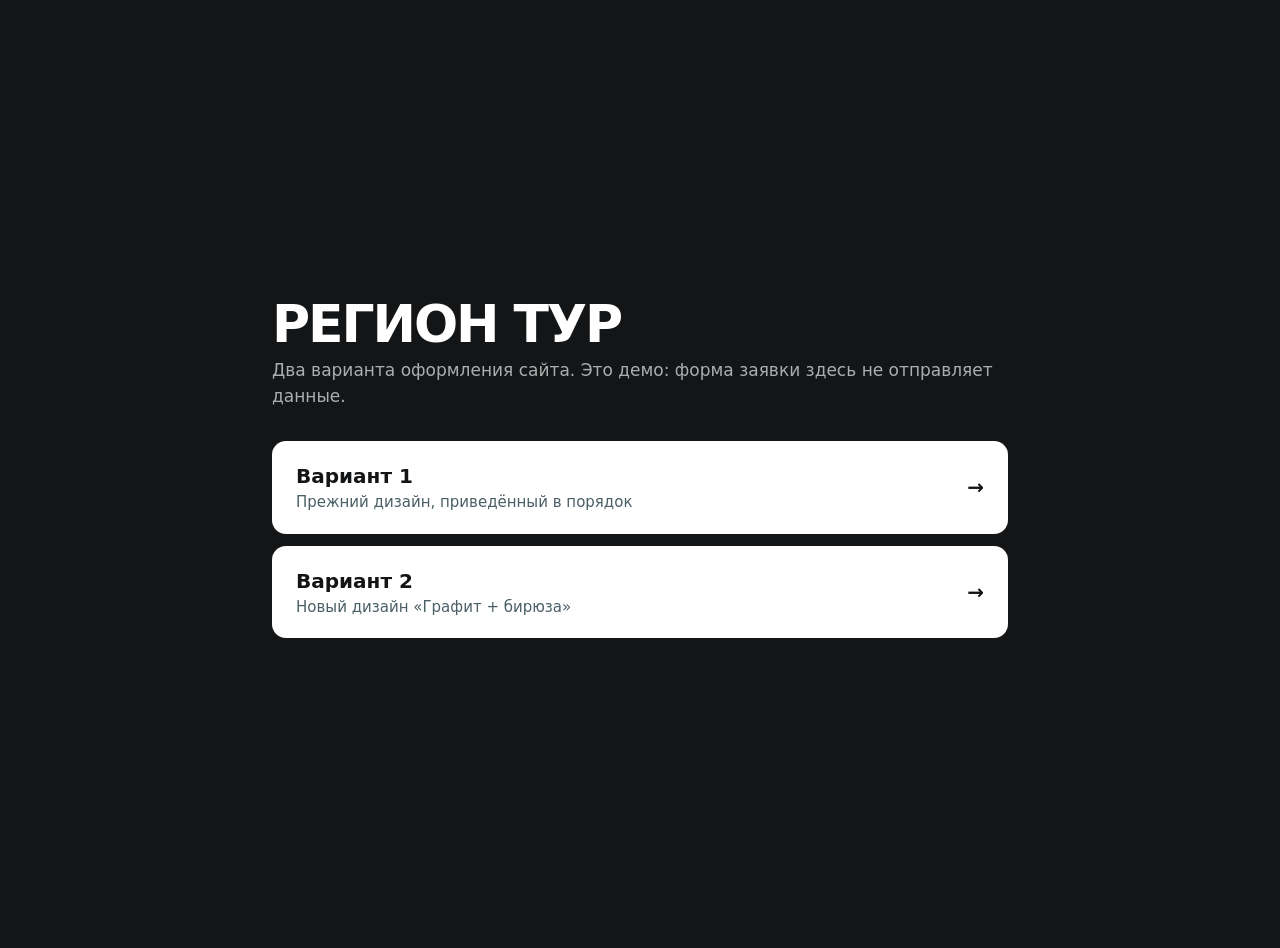
==== index.html @ c4677aba "Демо двух вариантов сайта РЕГИОН ТУР" ====
<!doctype html>
<html lang="ru"><head><meta charset="utf-8"><meta name="viewport" content="width=device-width,initial-scale=1">
<meta name="robots" content="noindex"><title>РЕГИОН ТУР — два варианта сайта</title>
<style>
body{margin:0;min-height:100svh;display:grid;place-items:center;background:#131517;color:#fff;font:500 1.0625rem/1.5 system-ui,-apple-system,"Segoe UI",sans-serif;padding:24px}
main{max-width:46rem;width:100%}
h1{font-size:clamp(2rem,6vw,3.25rem);line-height:1;letter-spacing:-.04em;margin:0 0 .5rem}
p{color:rgba(255,255,255,.65);margin:0 0 2rem}
a{display:flex;justify-content:space-between;align-items:center;gap:1rem;padding:1.25rem 1.5rem;margin-bottom:.75rem;border-radius:14px;background:#fff;color:#121416;text-decoration:none;font-weight:700;font-size:1.25rem}
a small{display:block;font-weight:500;font-size:.9375rem;color:#4A5F66}
a:hover{background:#E6F8FA}
</style></head><body><main>
<h1>РЕГИОН ТУР</h1><p>Два варианта оформления сайта. Это демо: форма заявки здесь не отправляет данные.</p>
<a href="old/"><span>Вариант 1<small>Прежний дизайн, приведённый в порядок</small></span><span>→</span></a>
<a href="new/"><span>Вариант 2<small>Новый дизайн «Графит + бирюза»</small></span><span>→</span></a>
</main></body></html>
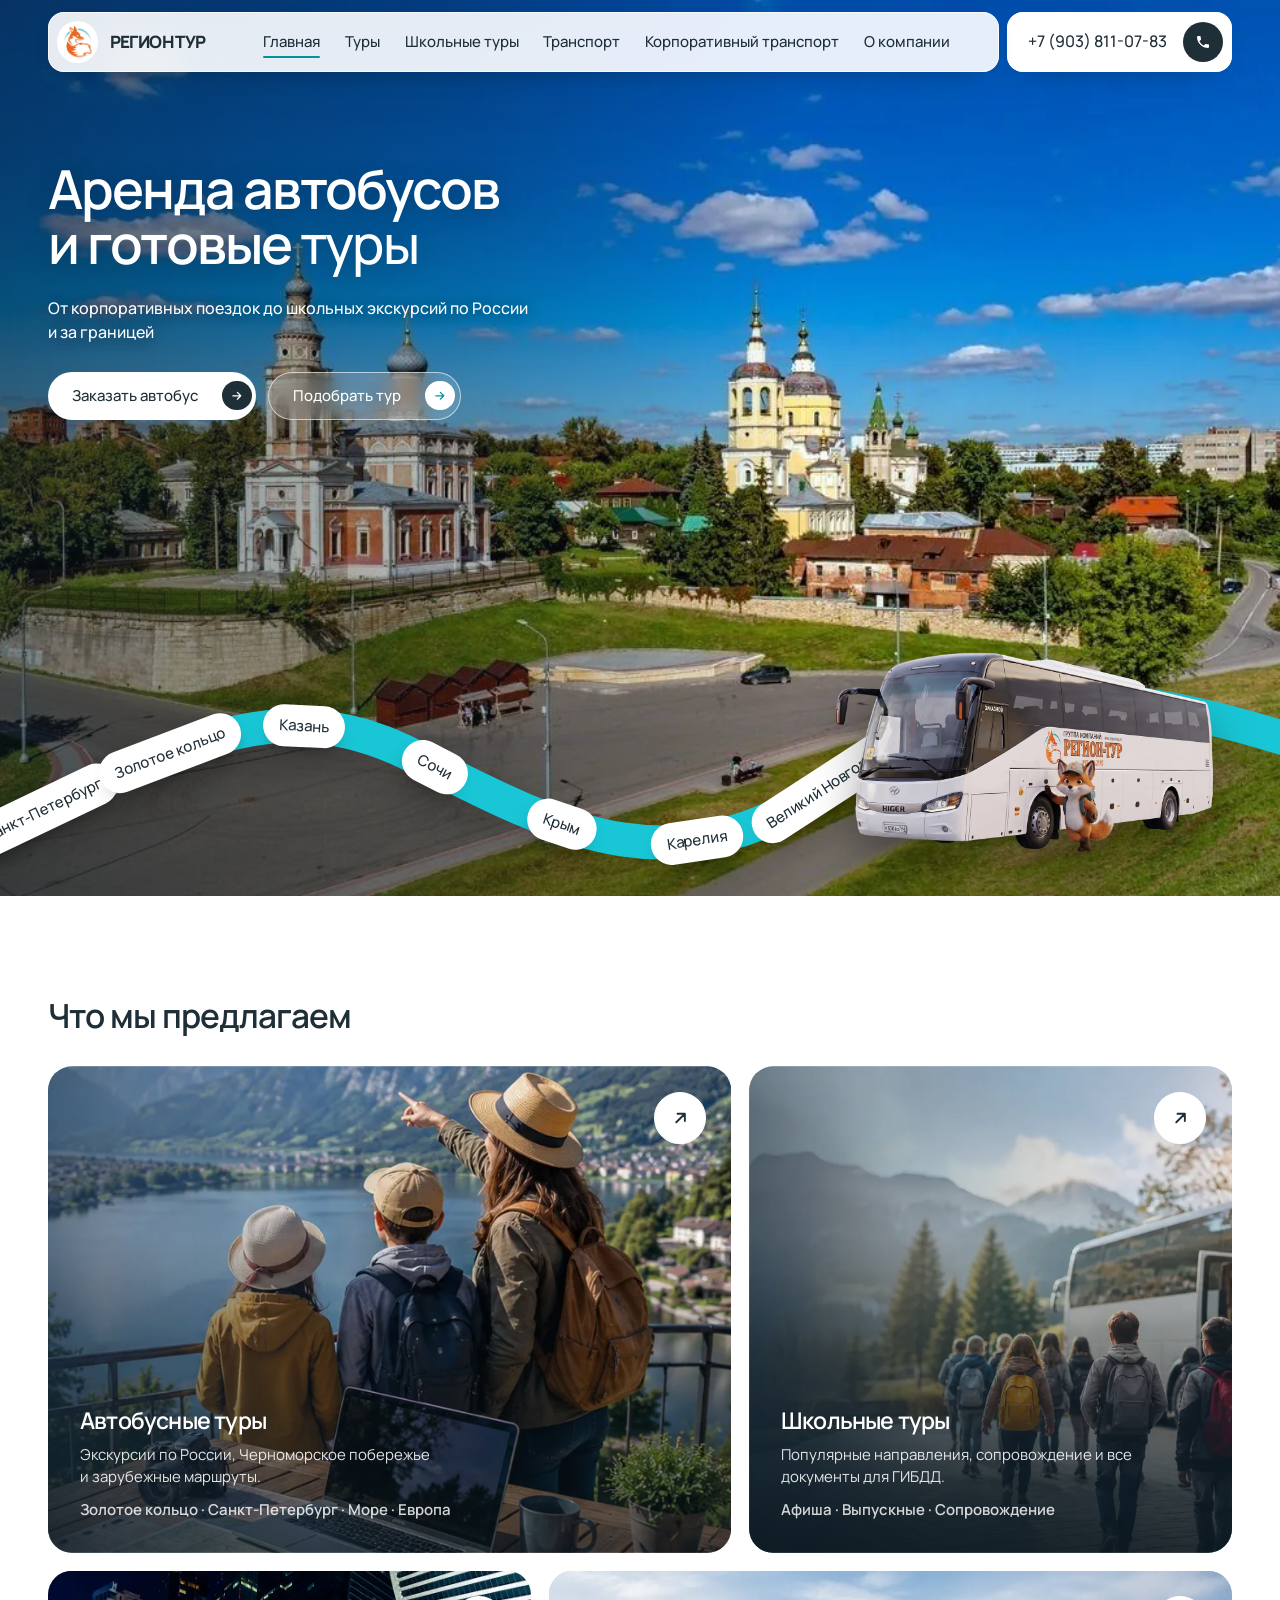
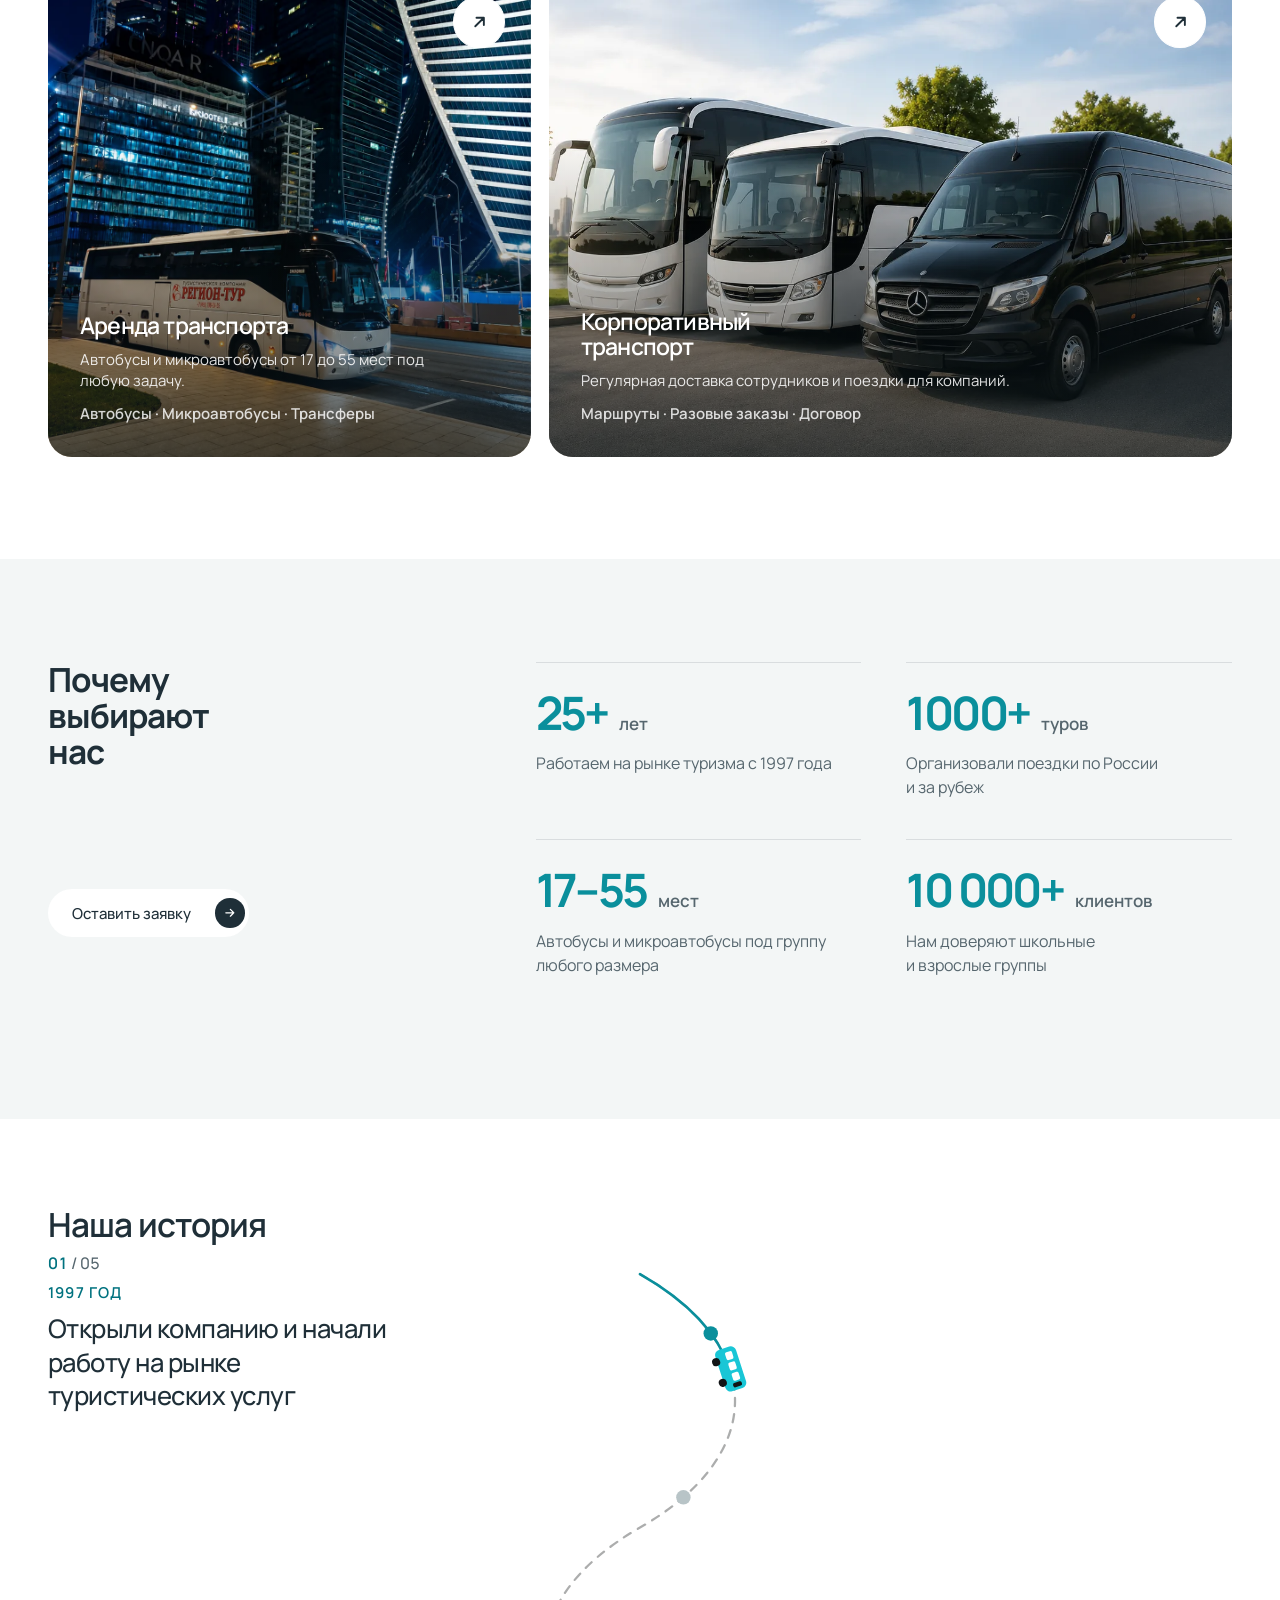
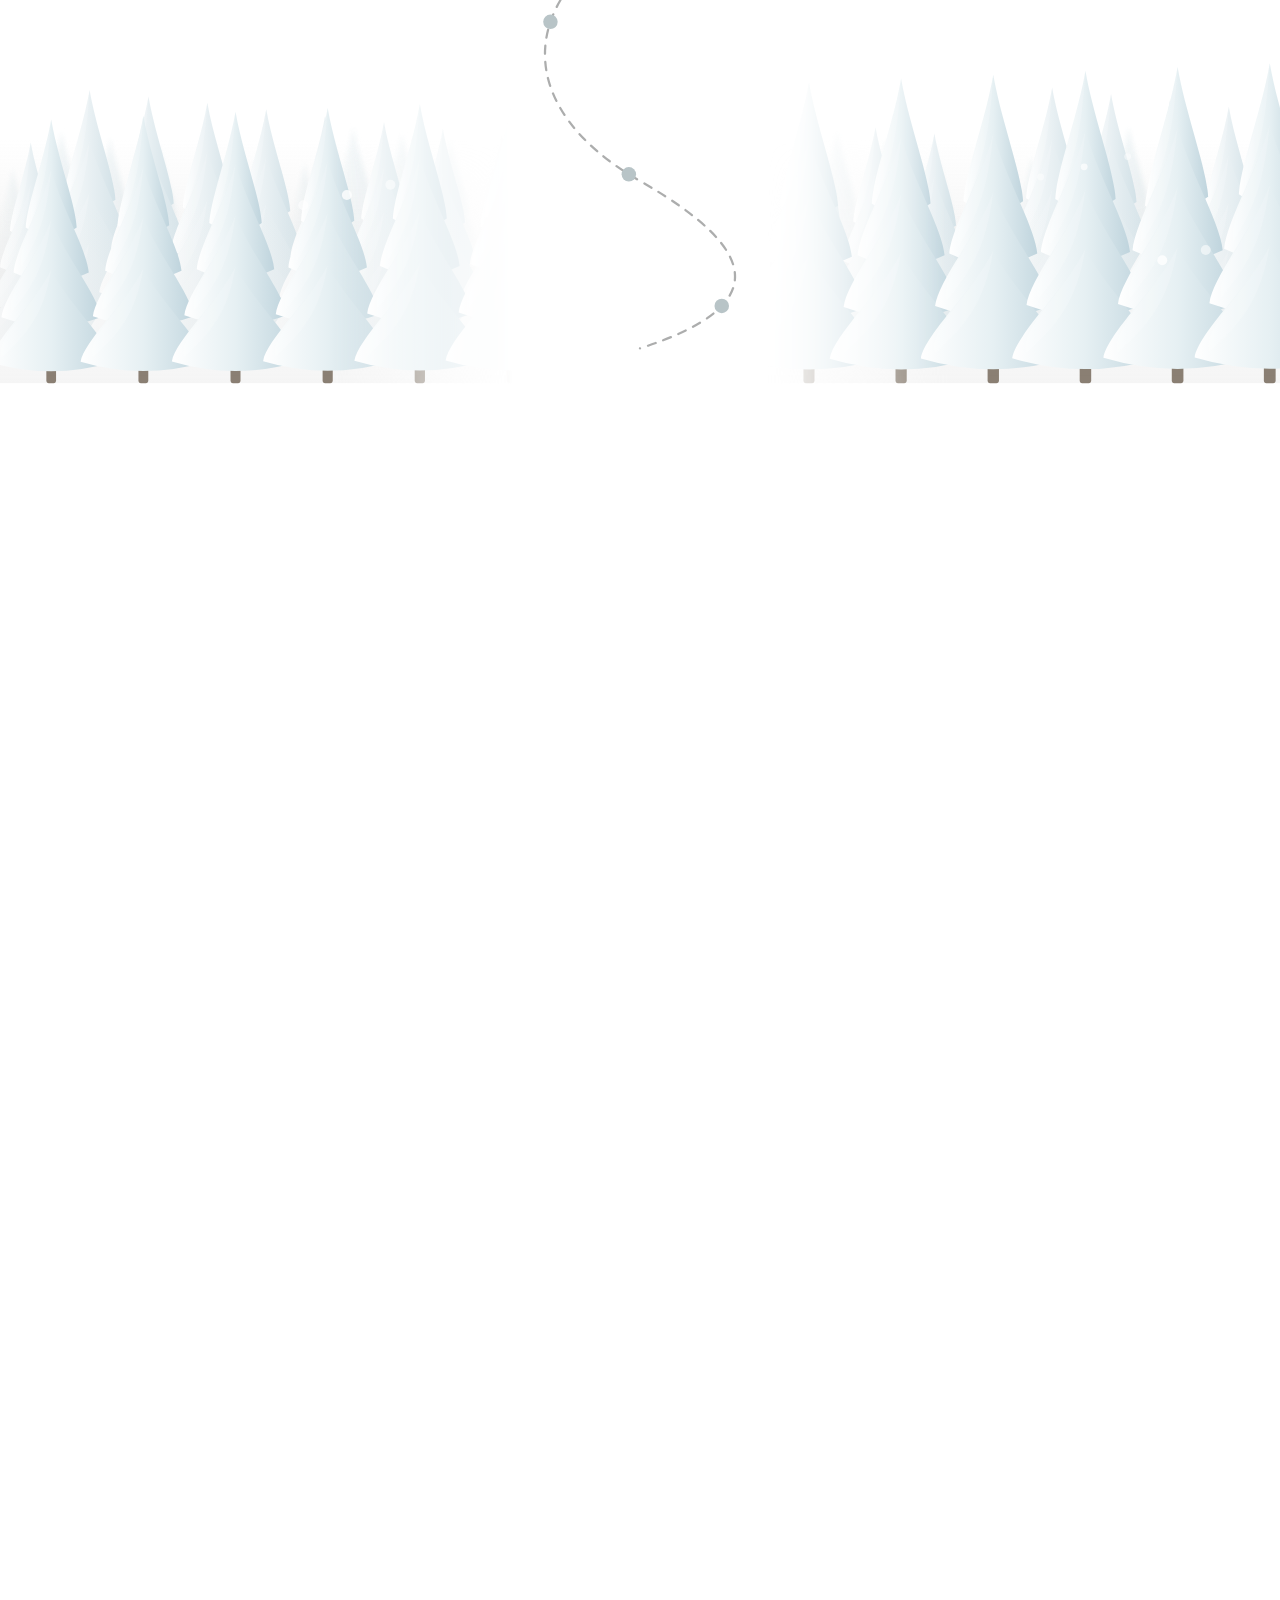
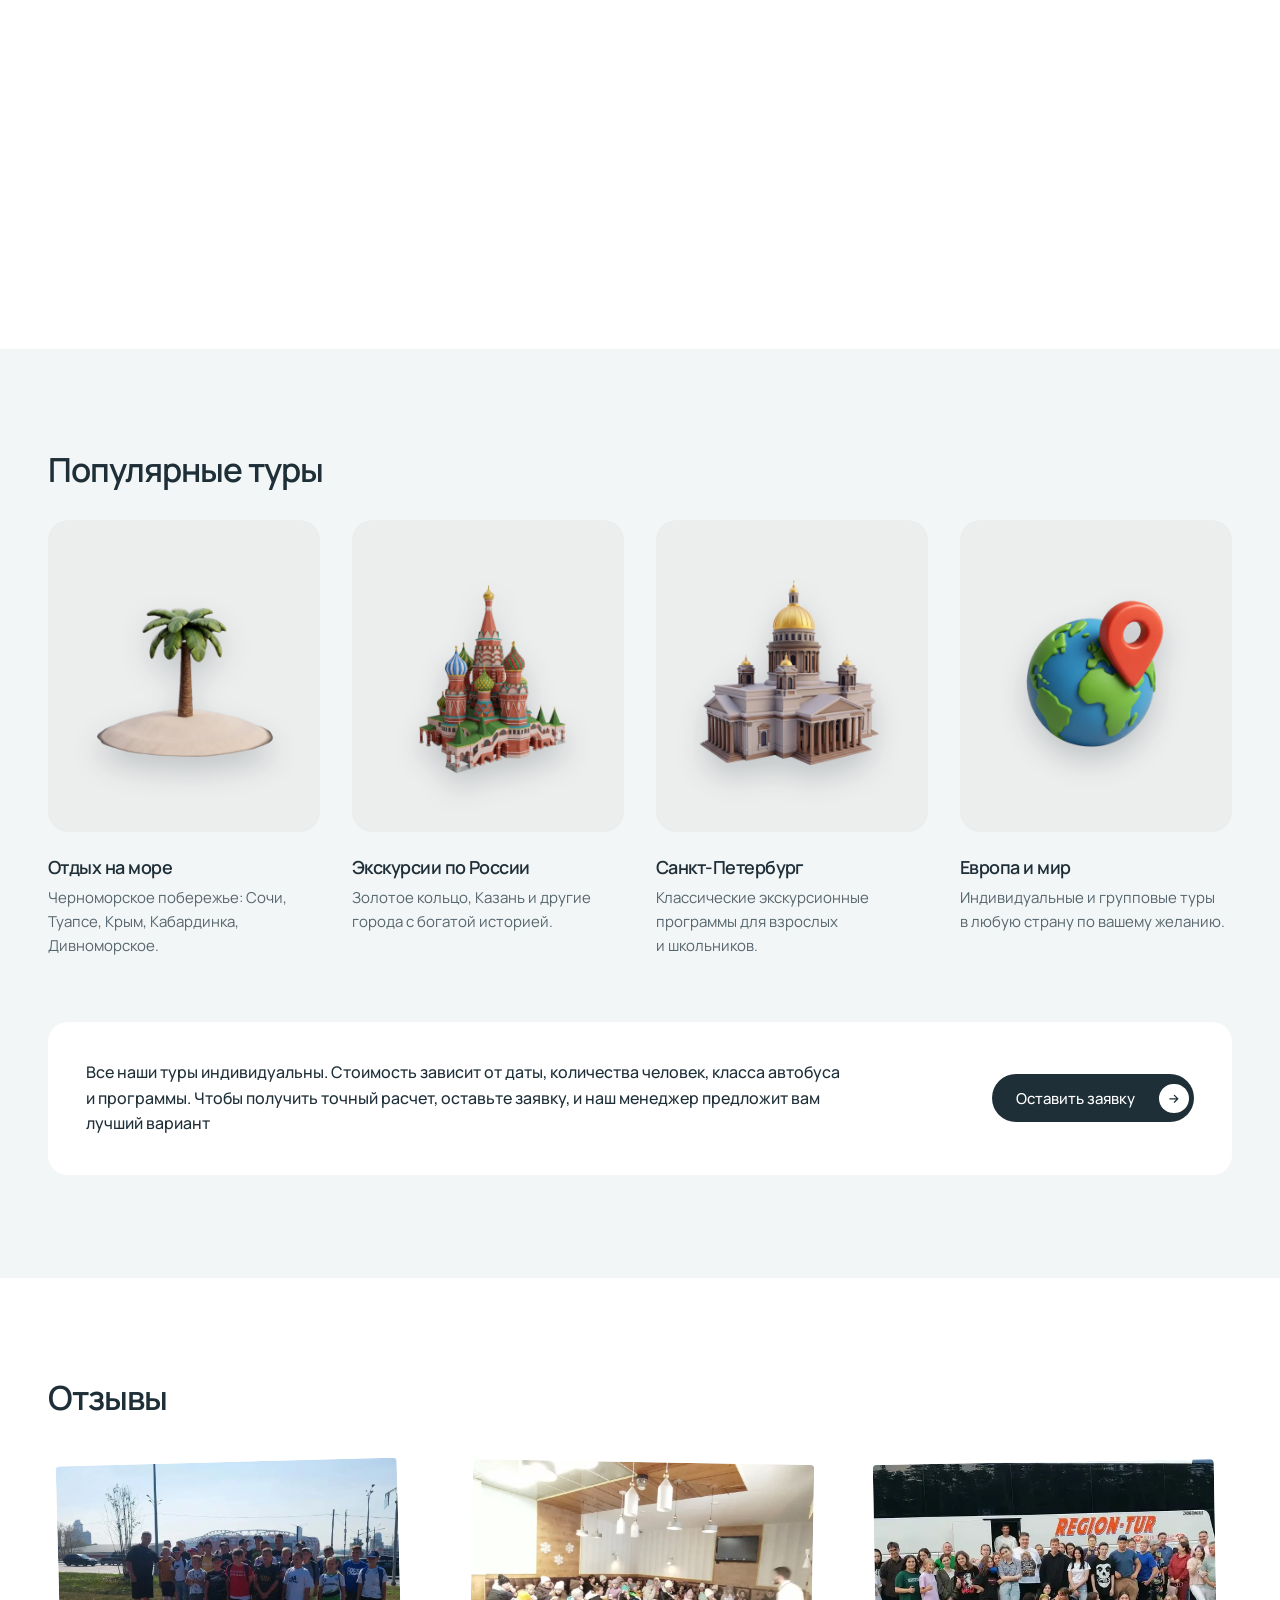
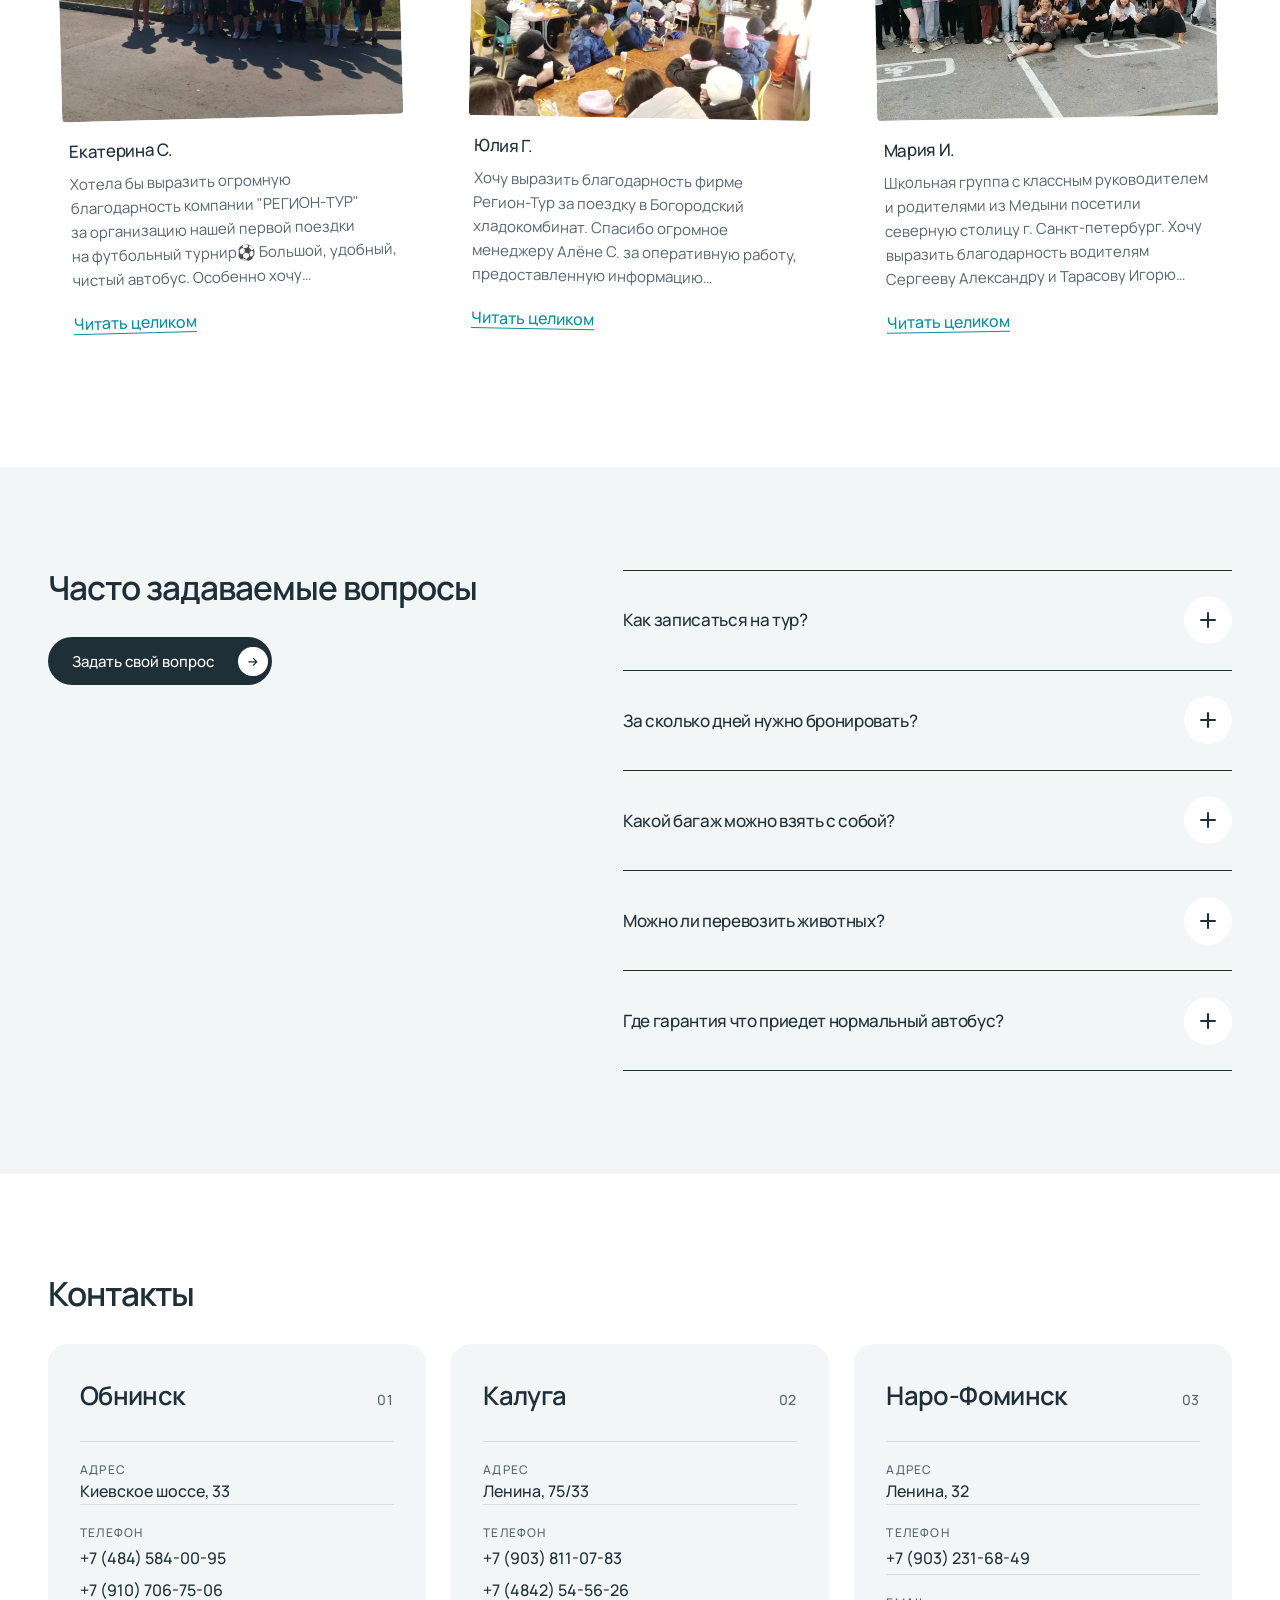
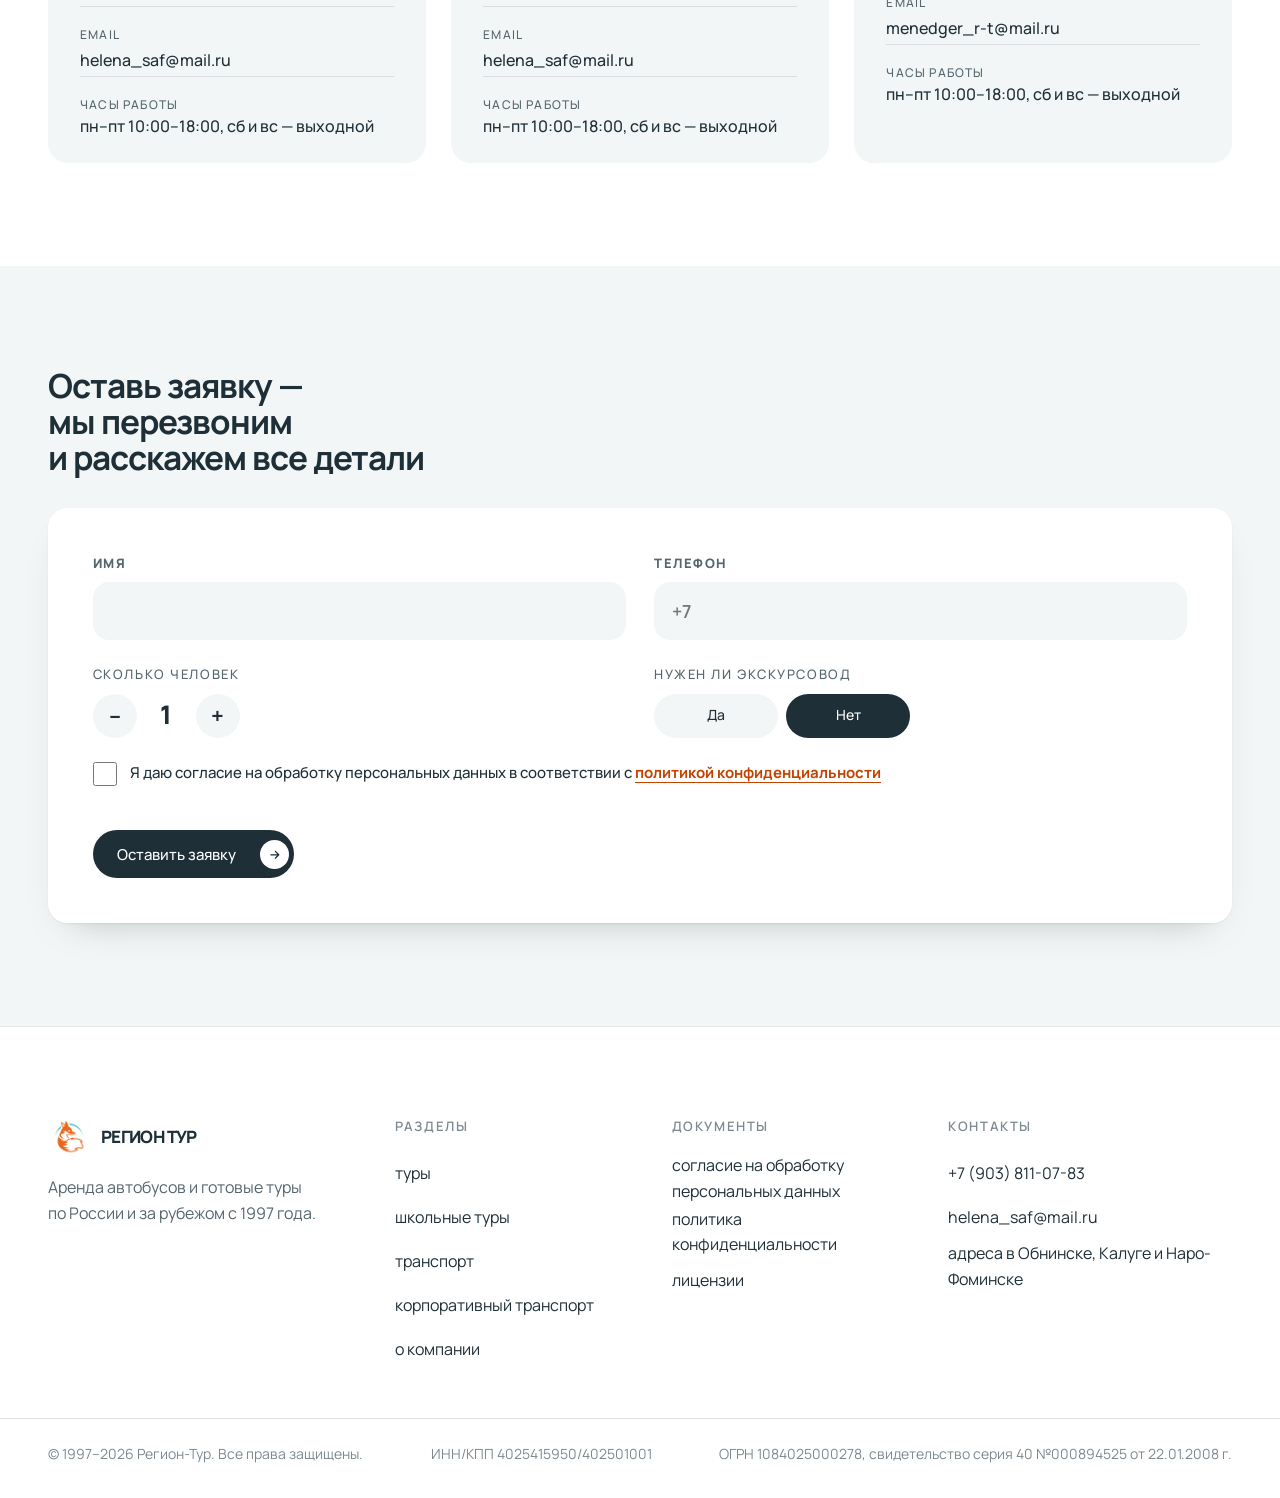
==== commit 6cfbe751: "Убрана страница выбора, корень ведёт на сайт; форма без обводки, белая плашка, светлее экран корпора" ====
--- a/index.html
+++ b/index.html
@@ -1,16 +1,8 @@
 <!doctype html>
-<html lang="ru"><head><meta charset="utf-8"><meta name="viewport" content="width=device-width,initial-scale=1">
-<meta name="robots" content="noindex"><title>РЕГИОН ТУР — два варианта сайта</title>
-<style>
-body{margin:0;min-height:100svh;display:grid;place-items:center;background:#131517;color:#fff;font:500 1.0625rem/1.5 system-ui,-apple-system,"Segoe UI",sans-serif;padding:24px}
-main{max-width:46rem;width:100%}
-h1{font-size:clamp(2rem,6vw,3.25rem);line-height:1;letter-spacing:-.04em;margin:0 0 .5rem}
-p{color:rgba(255,255,255,.65);margin:0 0 2rem}
-a{display:flex;justify-content:space-between;align-items:center;gap:1rem;padding:1.25rem 1.5rem;margin-bottom:.75rem;border-radius:14px;background:#fff;color:#121416;text-decoration:none;font-weight:700;font-size:1.25rem}
-a small{display:block;font-weight:500;font-size:.9375rem;color:#4A5F66}
-a:hover{background:#E6F8FA}
-</style></head><body><main>
-<h1>РЕГИОН ТУР</h1><p>Два варианта оформления сайта. Это демо: форма заявки здесь не отправляет данные.</p>
-<a href="old/"><span>Вариант 1<small>Прежний дизайн, приведённый в порядок</small></span><span>→</span></a>
-<a href="new/"><span>Вариант 2<small>Новый дизайн «Графит + бирюза»</small></span><span>→</span></a>
-</main></body></html>
+<html lang="ru"><head><meta charset="utf-8">
+<meta name="viewport" content="width=device-width,initial-scale=1">
+<meta name="robots" content="noindex">
+<title>РЕГИОН ТУР</title>
+<meta http-equiv="refresh" content="0; url=new/index.html">
+<script>location.replace('new/index.html' + location.hash);</script>
+</head><body><a href="new/index.html">РЕГИОН ТУР</a></body></html>
